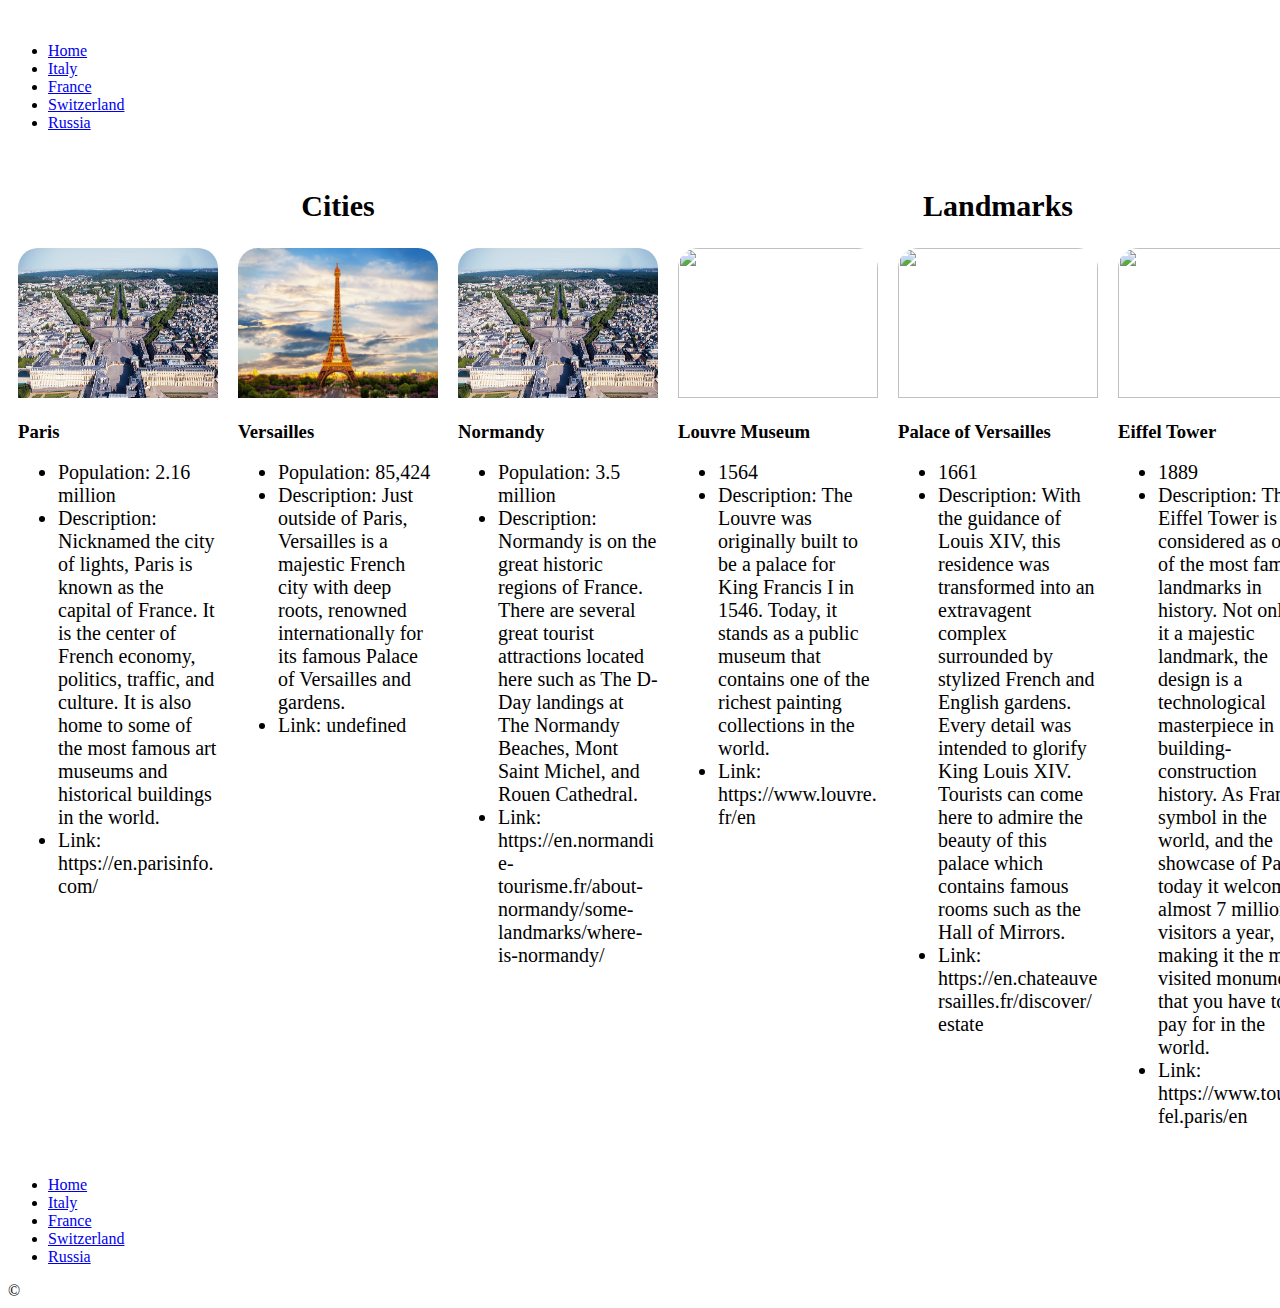
==== pages/france.html @ 37575d99 "added css" ====
<!DOCTYPE html>
<html lang="en">

<head>
    <meta charset="UTF-8">
    <meta http-equiv="X-UA-Compatible" content="IE=edge">
    <meta name="viewport" content="width=device-width, initial-scale=1.0">
    <link rel="stylesheet" href="../styles/main.css">
    <title>Cherry-Garcia Co.</title>
</head>

<body>
    <header>
        <img src="" alt="">
        <nav>
            <ul>
                <li><a href="../index.html">Home</a></li>
                <li><a href="italy.html">Italy</a></li>
                <li><a href="france.html">France</a></li>
                <li><a href="switzerland.html">Switzerland</a></li>
                <li><a href="russia.html">Russia</a></li>
            </ul>
        </nav>
    </header>

    <main>
        <section class="cards-container">
            <div class="cards">
                <section class="sectionTitles">
                    <h2>Cities</h2>
                </section>

                <section class="cities">
                </section>
            </div>

            <div class="cards">

                <section class="sectionTitles">
                    <h2>Landmarks</h2>
                </section>

                <section class="landmarks">

                </section>
            </div>
            <div class="cards">
                <section class="sectionTitles">
                    <h2>Famous Citizens</h2>
                </section>

                <section class="citizens">

                </section>
            </div>
        </section>
    </main>

    <footer>
        <nav>
            <ul>
                <li><a href="../index.html">Home</a></li>
                <li><a href="italy.html">Italy</a></li>
                <li><a href="france.html">France</a></li>
                <li><a href="switzerland.html">Switzerland</a></li>
                <li><a href="russia.html">Russia</a></li>
            </ul>
        </nav>
        &copy;
    </footer>
    <script type="module" src="../scripts/France/main.js"></script>
</body>

</html>
---- styles/main.css ----
.cards{
    margin: 1em 0;
	display: flex;
	width: 100%;
	flex-direction: column;
	align-items: center;
}

.cards-container{
	display: flex;
	justify-content: space-evenly;
	width: 100%;
	min-width: 700px;
}

.cities {
	display: flex;
}

.landmarks {
	display: flex;

}

.citizens {
	display: flex;

}

.card-style{
    padding: 0 10px;
    width: 200px;
    border-radius: 20px
}


.card-image {
    width: 100%;
	height: 150px;
	border-top-left-radius: 20px;
	border-top-right-radius: 20px;
}

.sectionTitles h2{
	font-size: 30px;
	text-align: center;
}

main ul {
    overflow-wrap: break-word;
}

main ul li {
	font-size: 20px;
}
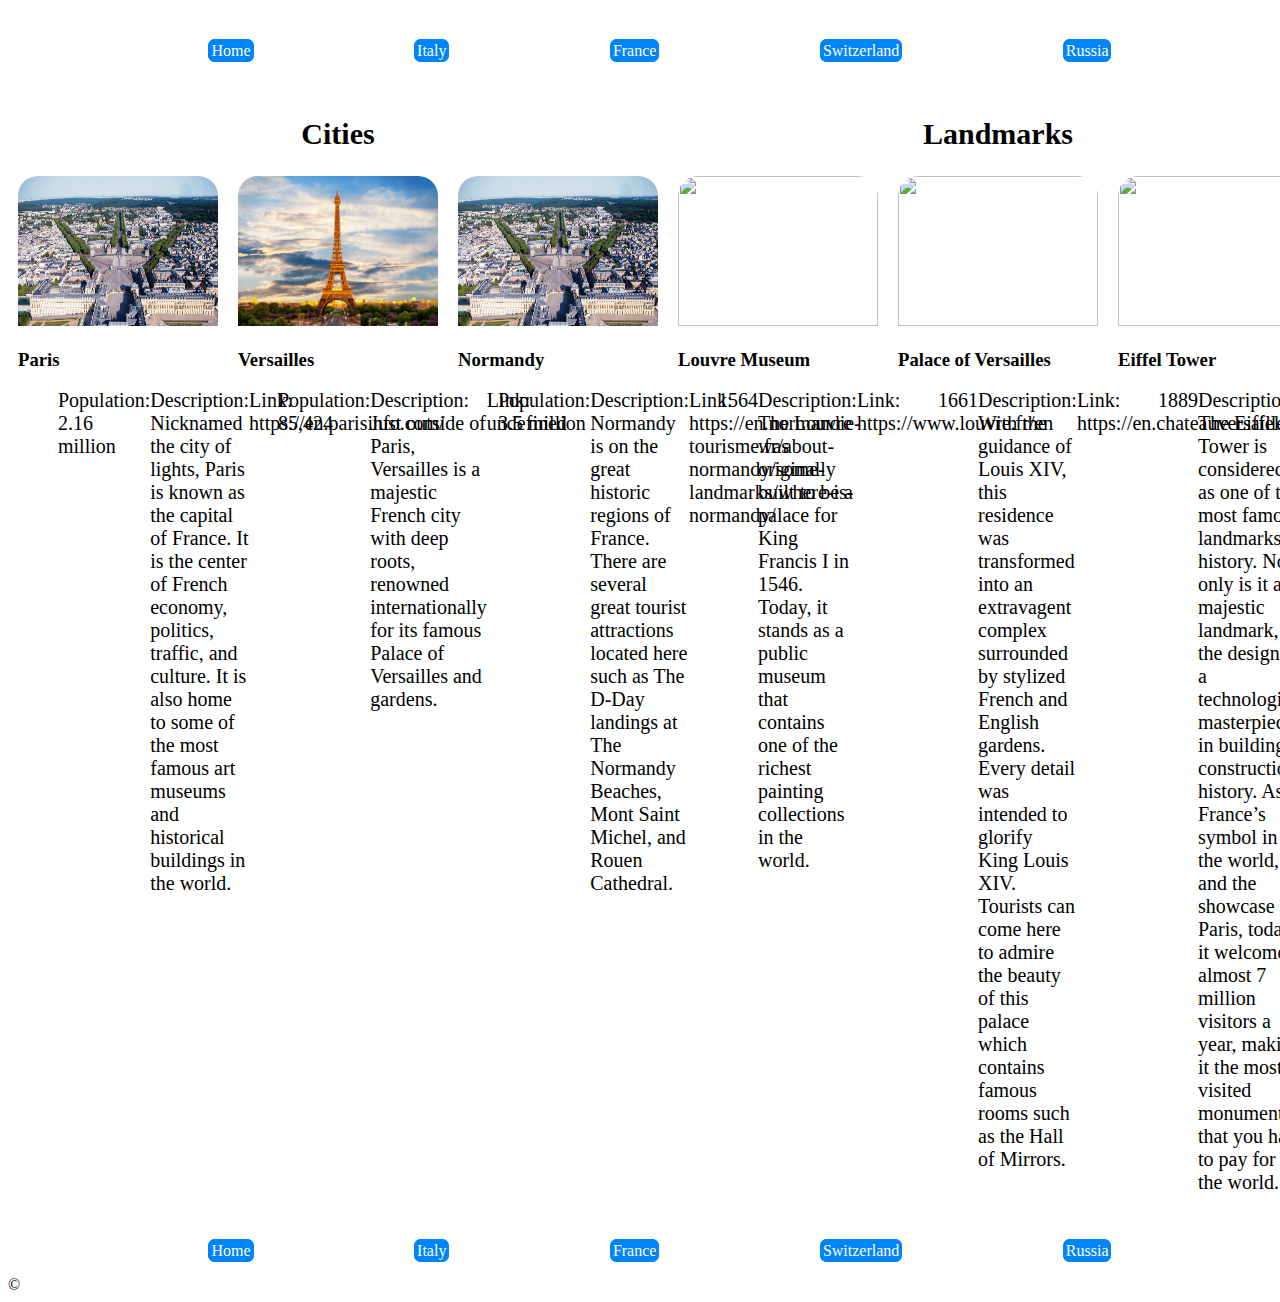
==== commit 878b1ee3: "added nav styling and fontstyling" ====
--- a/pages/france.html
+++ b/pages/france.html
@@ -5,6 +5,10 @@
     <meta charset="UTF-8">
     <meta http-equiv="X-UA-Compatible" content="IE=edge">
     <meta name="viewport" content="width=device-width, initial-scale=1.0">
+    <link rel="preconnect" href="https://fonts.googleapis.com">
+    <link rel="preconnect" href="https://fonts.gstatic.com" crossorigin>
+    <link href="https://fonts.googleapis.com/css2?family=Open+Sans&family=Raleway:wght@500&display=swap"
+        rel="stylesheet">
     <link rel="stylesheet" href="../styles/main.css">
     <title>Cherry-Garcia Co.</title>
 </head>
--- a/styles/main.css
+++ b/styles/main.css
@@ -53,4 +53,34 @@
 
 main ul li {
 	font-size: 20px;
-}+}
+
+ul {
+	display: flex;
+	flex-direction: row;
+	justify-content: space-evenly;
+	list-style-type: none;
+	
+
+}
+
+a {
+	text-decoration: none;
+	border:  #0084F8 3px solid;
+	border-radius: 7px;
+	
+}
+
+a:link {
+	color: #ffff;
+	background-color: #0084F8;
+}
+
+a:visited {
+	color:#ffff;
+}
+
+a:active {
+	color:#ffff;
+}
+
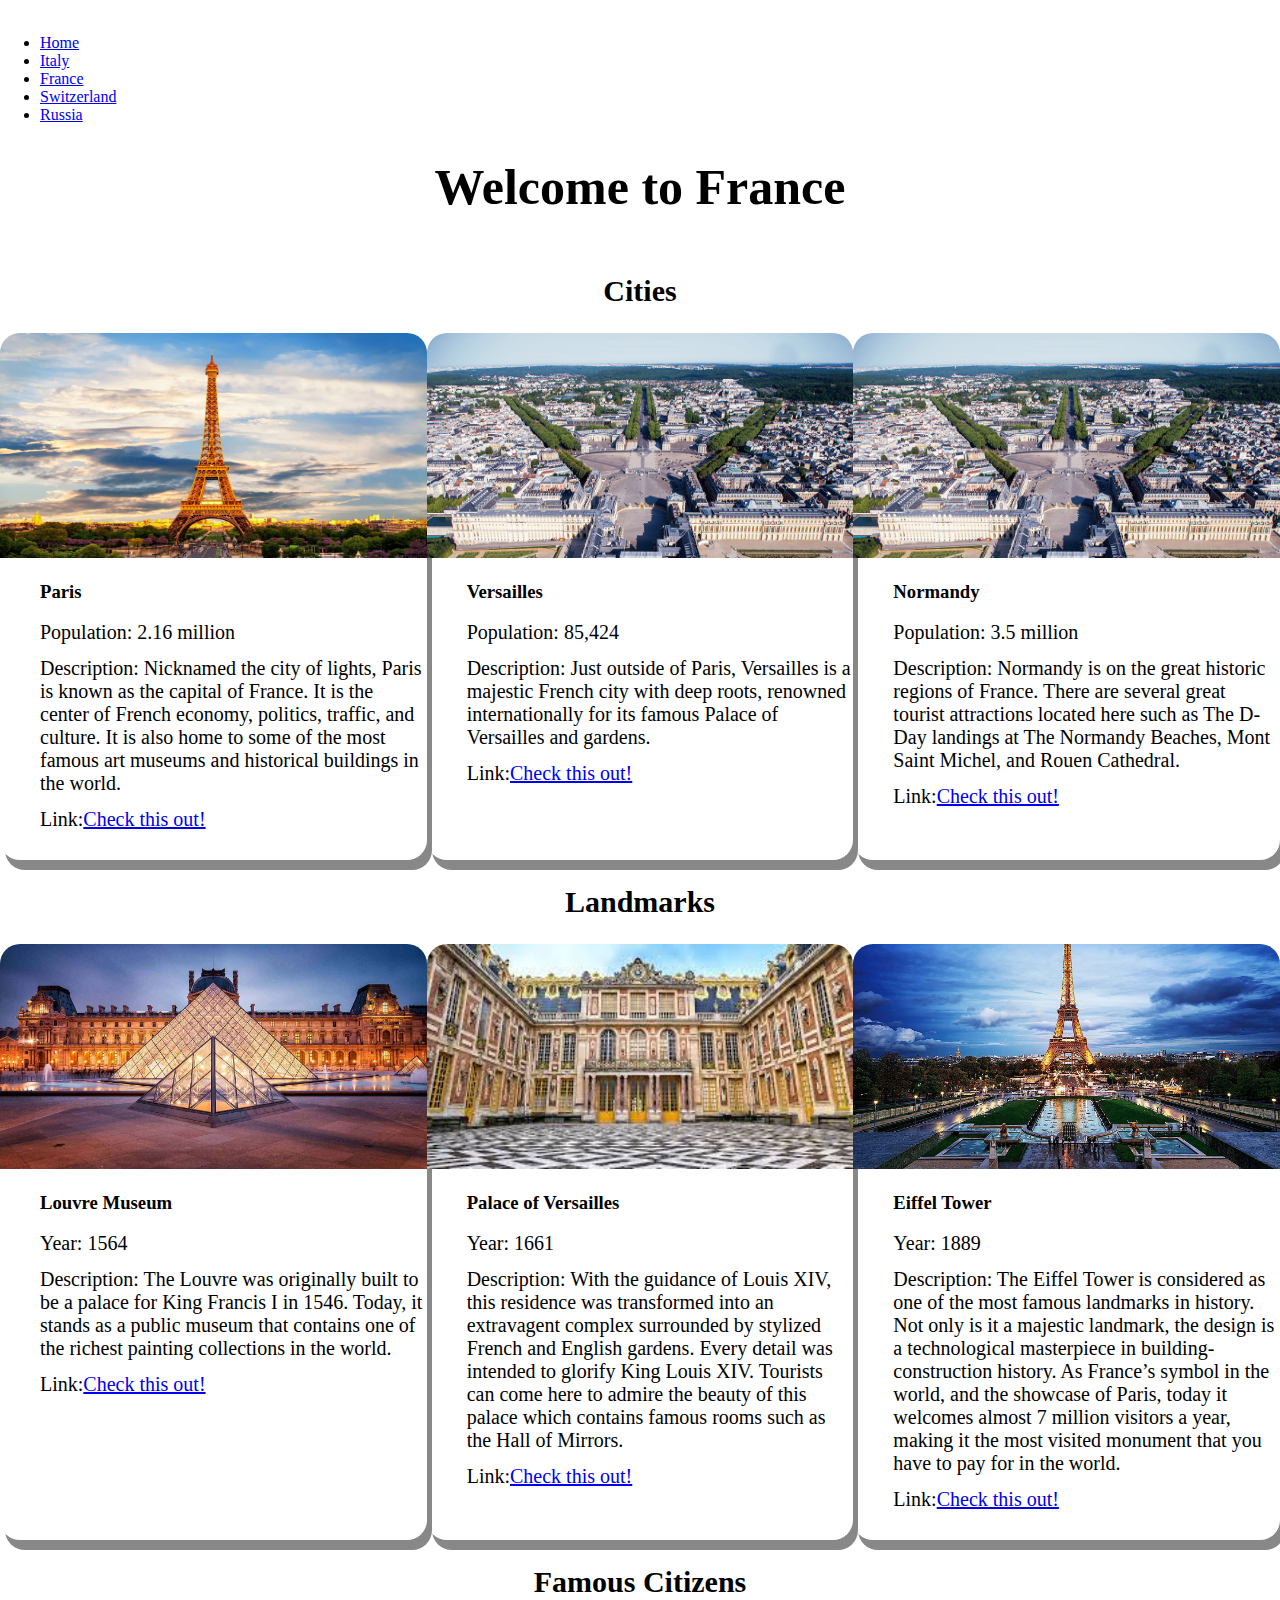
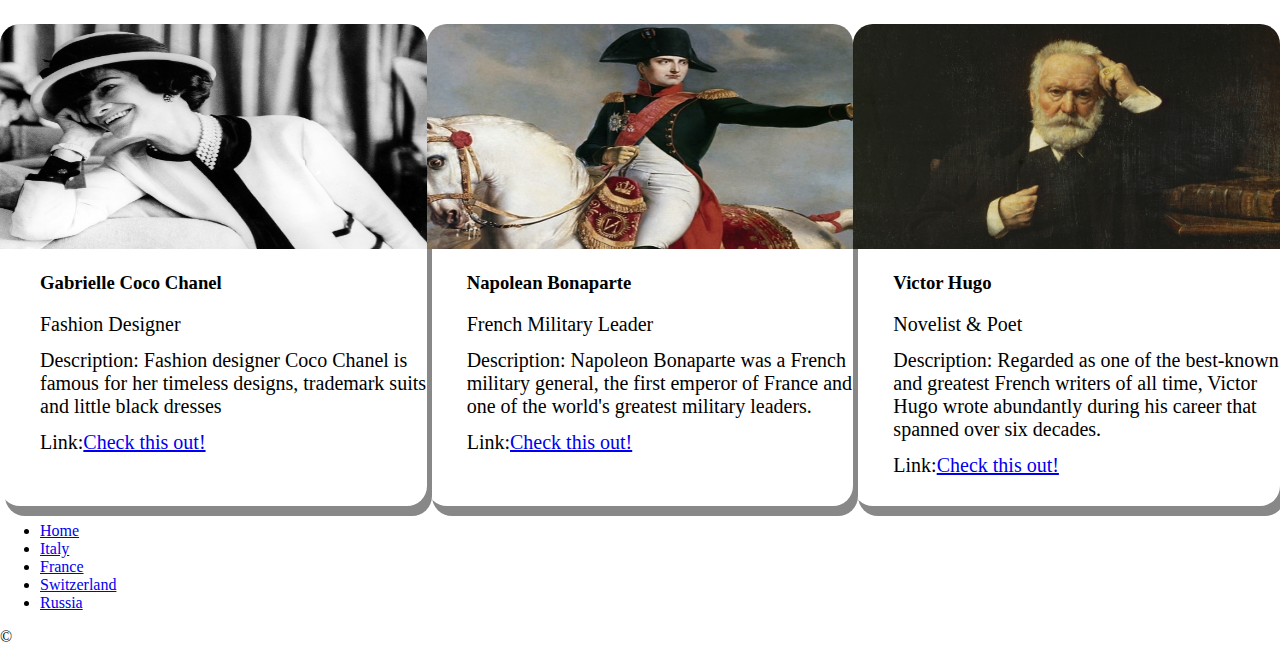
==== commit e9621f3b: "updated css and france.html" ====
--- a/pages/france.html
+++ b/pages/france.html
@@ -5,10 +5,6 @@
     <meta charset="UTF-8">
     <meta http-equiv="X-UA-Compatible" content="IE=edge">
     <meta name="viewport" content="width=device-width, initial-scale=1.0">
-    <link rel="preconnect" href="https://fonts.googleapis.com">
-    <link rel="preconnect" href="https://fonts.gstatic.com" crossorigin>
-    <link href="https://fonts.googleapis.com/css2?family=Open+Sans&family=Raleway:wght@500&display=swap"
-        rel="stylesheet">
     <link rel="stylesheet" href="../styles/main.css">
     <title>Cherry-Garcia Co.</title>
 </head>
@@ -27,39 +23,41 @@
         </nav>
     </header>
 
-    <main>
-        <section class="cards-container">
-            <div class="cards">
-                <section class="sectionTitles">
-                    <h2>Cities</h2>
-                </section>
+    <section>
+        <h1>Welcome to France</h1>
+    </section>
+    <section class="main-container">
+        <main class="cards-container">
+            <section>
+                
+                    <section class="sectionTitles">
+                        <h2>Cities</h2>
+                    </section>
 
                 <section class="cities">
                 </section>
-            </div>
 
-            <div class="cards">
 
                 <section class="sectionTitles">
                     <h2>Landmarks</h2>
                 </section>
 
+
                 <section class="landmarks">
+                </section>
 
-                </section>
-            </div>
-            <div class="cards">
+
                 <section class="sectionTitles">
                     <h2>Famous Citizens</h2>
                 </section>
 
+
                 <section class="citizens">
+                </section>
 
-                </section>
-            </div>
-        </section>
-    </main>
-
+            </section>
+        </main>
+    </section>
     <footer>
         <nav>
             <ul>
--- a/styles/main.css
+++ b/styles/main.css
@@ -1,43 +1,61 @@
+body{
+	margin: 0;
+}
+
+.main-container{
+	display: flex;
+}
 
 .cards{
     margin: 1em 0;
 	display: flex;
 	width: 100%;
-	flex-direction: column;
-	align-items: center;
 }
 
 .cards-container{
-	display: flex;
-	justify-content: space-evenly;
 	width: 100%;
-	min-width: 700px;
+}
+
+h1 {
+	font-size: 50px;
+	text-align: center;
+}
+
+h3 {
+	padding-left: 40px;
 }
 
 .cities {
 	display: flex;
+	justify-content: space-evenly;
 }
 
 .landmarks {
 	display: flex;
+	justify-content: space-evenly;
 
 }
 
 .citizens {
 	display: flex;
+	justify-content: space-evenly;
 
 }
 
 .card-style{
-    padding: 0 10px;
-    width: 200px;
-    border-radius: 20px
+	width: 500px;
+	border-radius: 20px;
+	box-shadow: 5px 10px #888888
 }
 
+.card-style:hover{
+	position: relative; 
+    top: -5px;
+}
 
 .card-image {
     width: 100%;
-	height: 150px;
+	height: 225px;
 	border-top-left-radius: 20px;
 	border-top-right-radius: 20px;
 }
@@ -45,42 +63,19 @@
 .sectionTitles h2{
 	font-size: 30px;
 	text-align: center;
+	width: 100%;
 }
 
 main ul {
     overflow-wrap: break-word;
 }
 
+
 main ul li {
+	display: flex;
+	align-content: space-around;
 	font-size: 20px;
-}
-
-ul {
-	display: flex;
-	flex-direction: row;
-	justify-content: space-evenly;
-	list-style-type: none;
+	padding-bottom: 13px;
+	list-style: none;
 	
-
-}
-
-a {
-	text-decoration: none;
-	border:  #0084F8 3px solid;
-	border-radius: 7px;
-	
-}
-
-a:link {
-	color: #ffff;
-	background-color: #0084F8;
-}
-
-a:visited {
-	color:#ffff;
-}
-
-a:active {
-	color:#ffff;
-}
-
+} 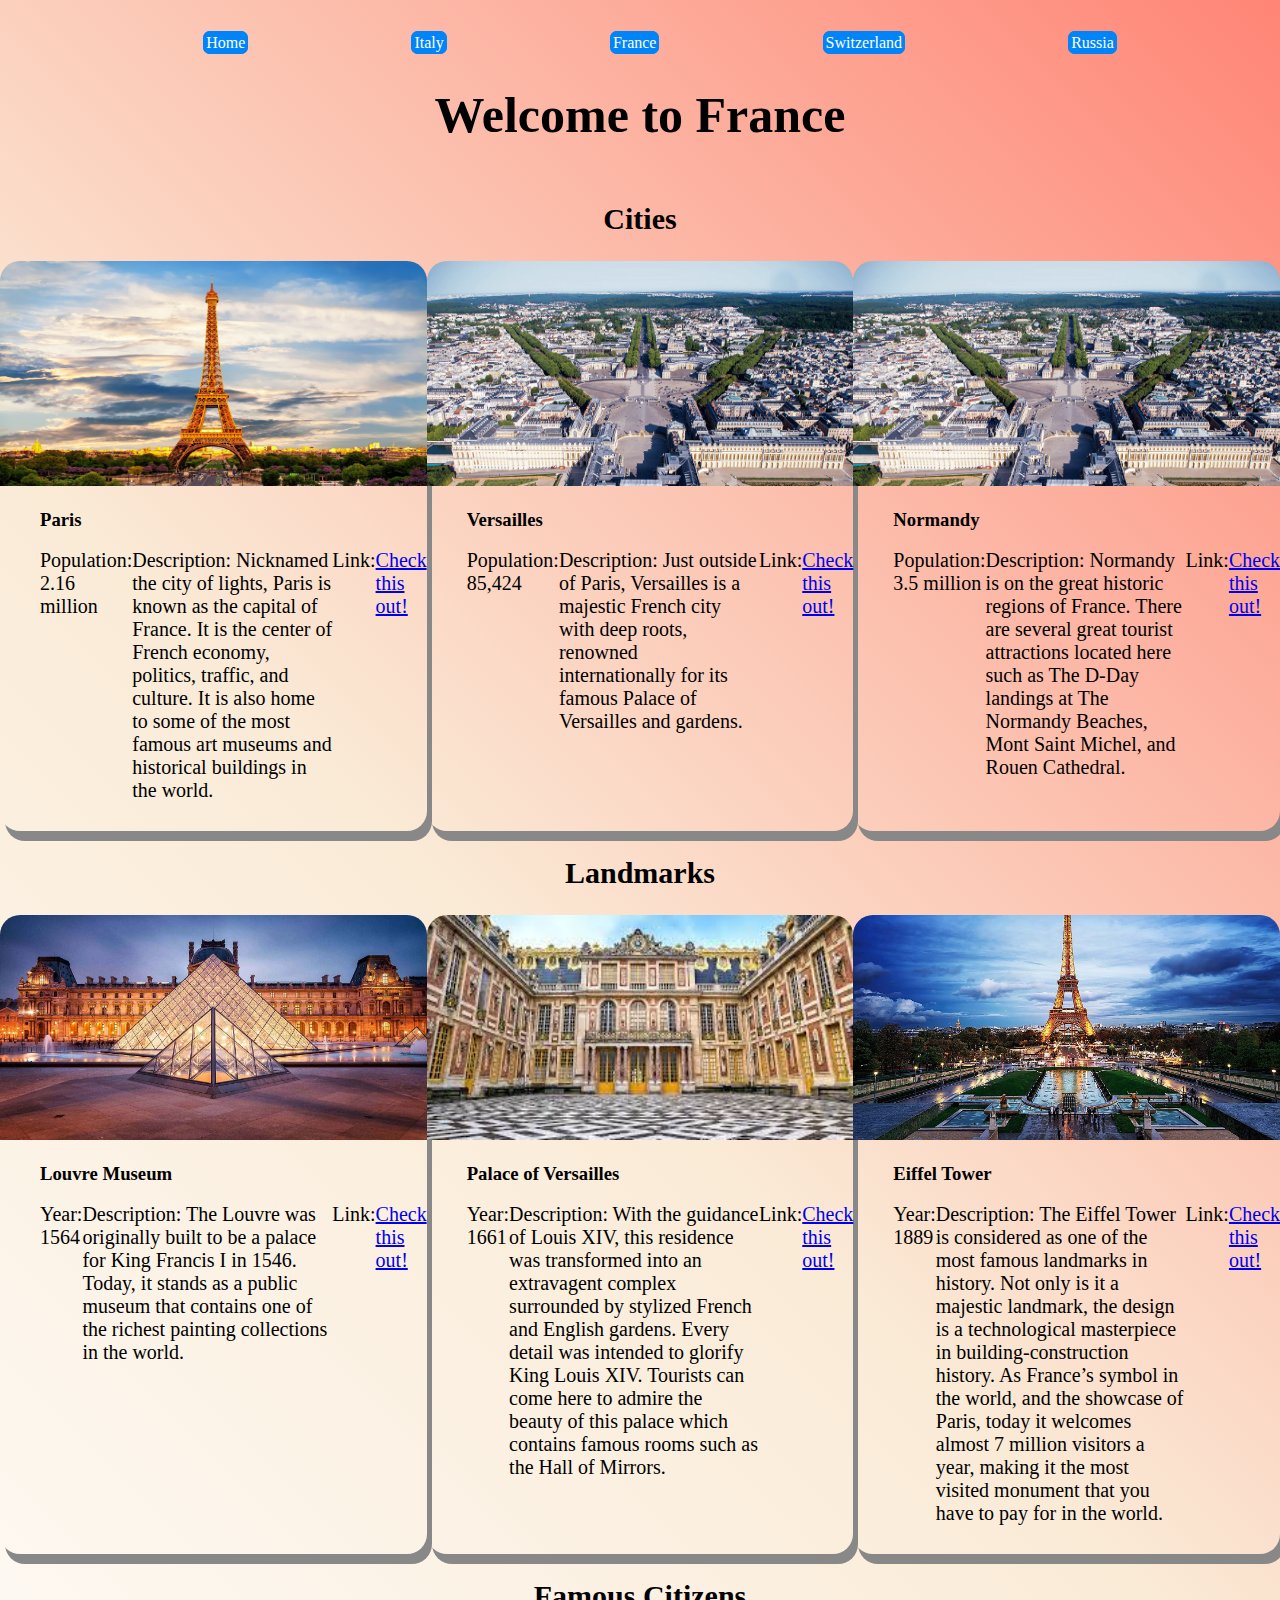
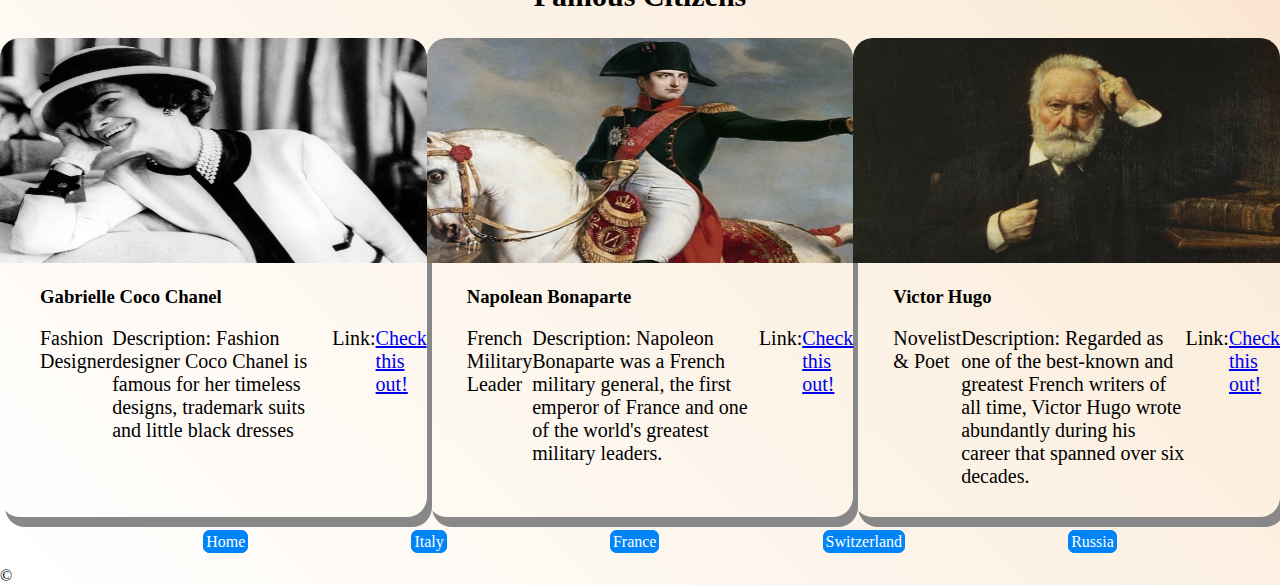
==== commit 677d7c30: "fixed changes to css" ====
--- a/pages/france.html
+++ b/pages/france.html
@@ -5,6 +5,10 @@
     <meta charset="UTF-8">
     <meta http-equiv="X-UA-Compatible" content="IE=edge">
     <meta name="viewport" content="width=device-width, initial-scale=1.0">
+    <link rel="preconnect" href="https://fonts.googleapis.com">
+    <link rel="preconnect" href="https://fonts.gstatic.com" crossorigin>
+    <link href="https://fonts.googleapis.com/css2?family=Open+Sans&family=Raleway:wght@500&display=swap"
+        rel="stylesheet">
     <link rel="stylesheet" href="../styles/main.css">
     <title>Cherry-Garcia Co.</title>
 </head>
--- a/styles/main.css
+++ b/styles/main.css
@@ -77,5 +77,52 @@
 	font-size: 20px;
 	padding-bottom: 13px;
 	list-style: none;
+} 
+
+
+ul {
+	display: flex;
+	flex-direction: row;
+	justify-content: space-evenly;
+	list-style-type: none;
 	
-} +
+}
+
+nav a {
+	text-decoration: none;
+	border:  #0084F8 3px solid;
+	border-radius: 7px;
+	
+}
+
+nav a:link {
+	color: #ffff;
+	background-color: #0084F8;
+}
+
+nav a:visited {
+	color:#ffff;
+}
+
+nav a:active {
+	color:#ffff;
+}
+
+.pic-container {
+	width: 100%;
+	display: flex;
+	justify-content: center;
+}
+
+.pic-container img{
+	width: 900px;
+	height: 500px;
+	border-radius: 8px;
+	box-shadow: 0px 10px  5px rgba(0,0,0,0.6);
+}
+
+html{
+	background-image: linear-gradient(45deg, white, antiquewhite, #FF8576);
+}
+
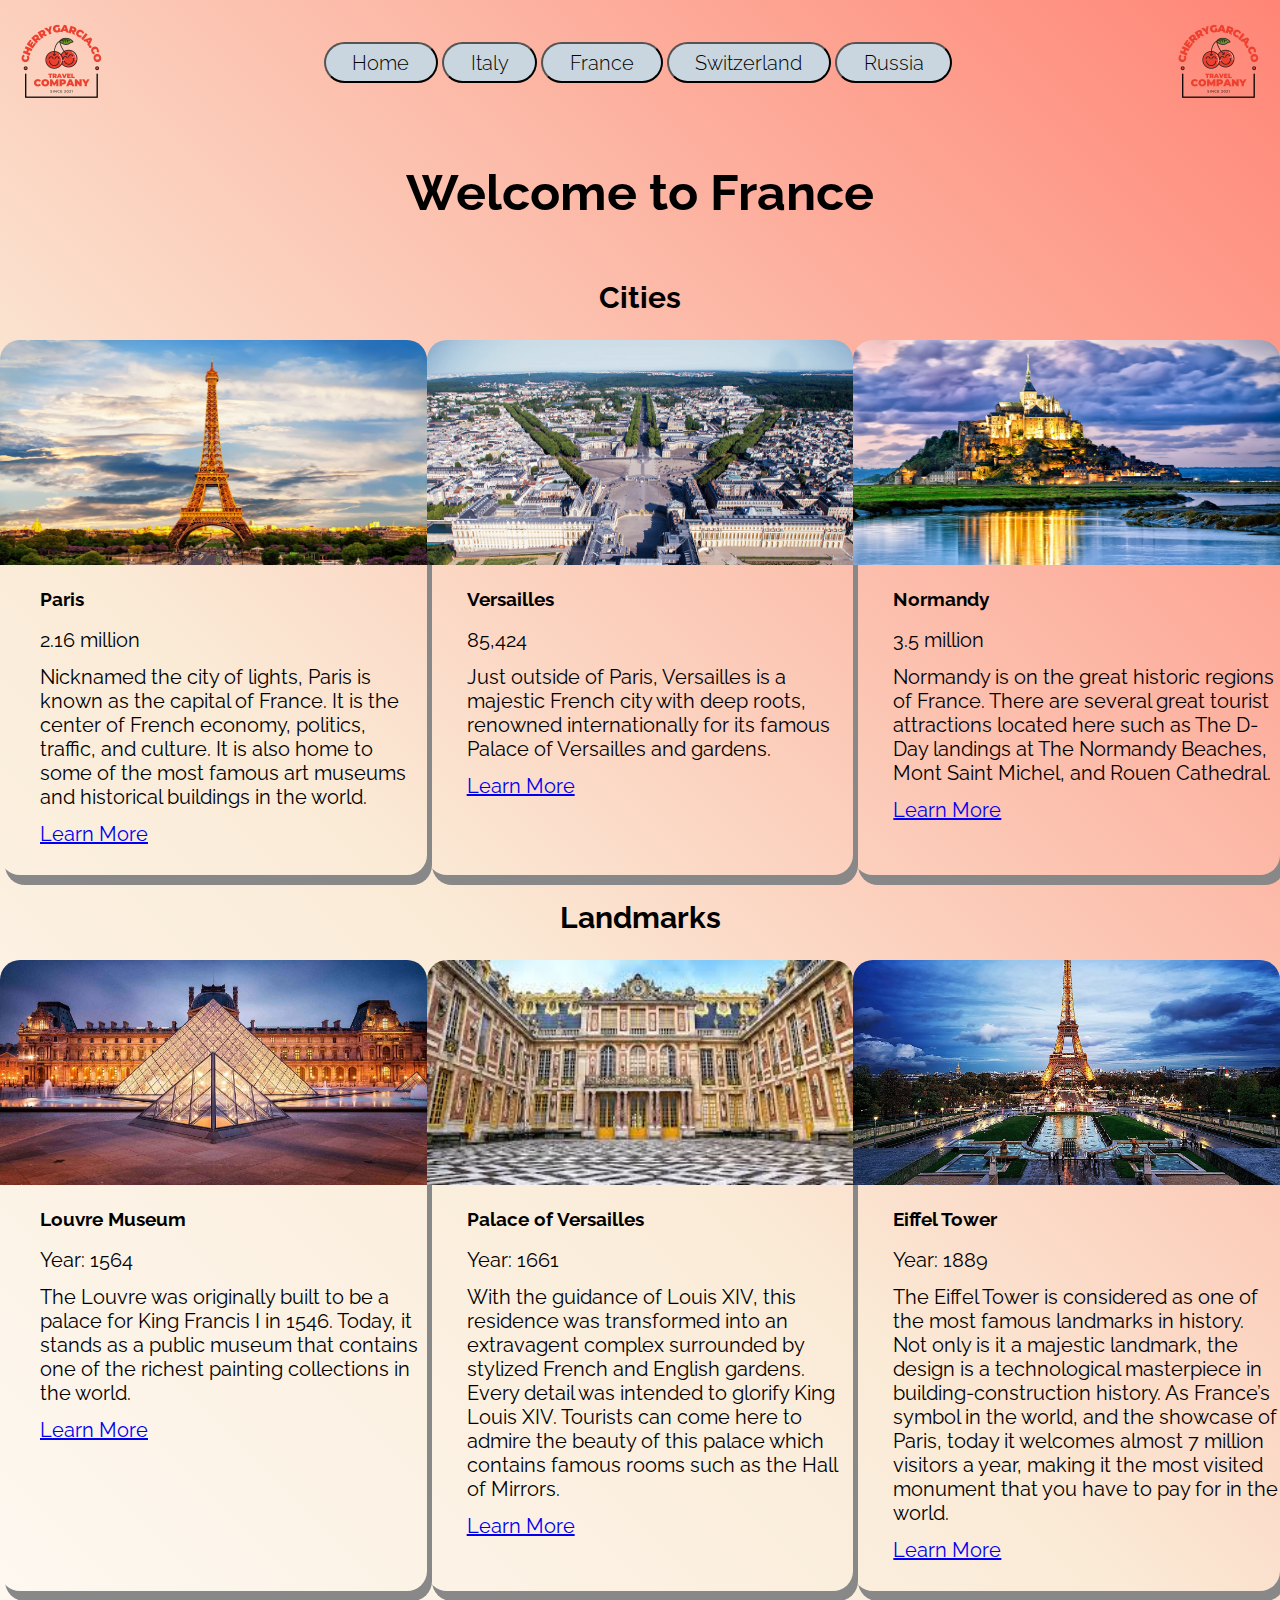
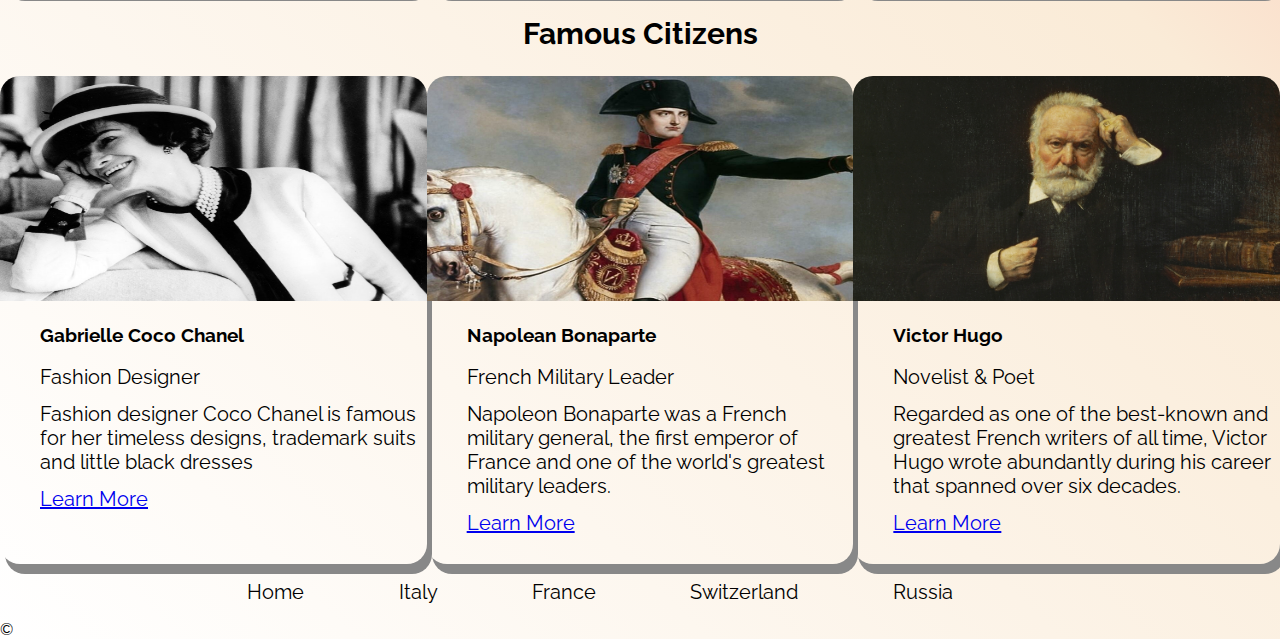
==== commit 1fa55fa7: "updated css for nav" ====
--- a/pages/france.html
+++ b/pages/france.html
@@ -15,16 +15,25 @@
 
 <body>
     <header>
-        <img src="" alt="">
-        <nav>
-            <ul>
-                <li><a href="../index.html">Home</a></li>
-                <li><a href="italy.html">Italy</a></li>
-                <li><a href="france.html">France</a></li>
-                <li><a href="switzerland.html">Switzerland</a></li>
-                <li><a href="russia.html">Russia</a></li>
-            </ul>
-        </nav>
+        <div class="navbar">
+            <div>
+                <a href="../index.html"><img alt="Cherry Garcia Logo" src="../images/cherry-garciaco.png"></a>
+            </div>
+            <nav>
+            
+                <ul>
+                    <button class="button"> <li><a href="../index.html">Home</a></li></button>
+                    <button class="button"><li><a href="italy.html">Italy</a></li></button>
+                        <button class="button"><li><a href="france.html">France</a></li></button>
+                    <button class="button"><li><a href="switzerland.html">Switzerland</a></li></button>
+                    <button class="button"><li><a href="russia.html">Russia</a></li></button>
+                </ul>
+            </nav>
+            <div>
+                <a href="../index.html"><img alt="Cherry Garcia Logo" src="../images/cherry-garciaco.png"></a>
+            </div>
+        </div>
+   
     </header>
 
     <section>
--- a/styles/main.css
+++ b/styles/main.css
@@ -1,9 +1,15 @@
 body{
 	margin: 0;
+	font-family: "Raleway", sans-serif;
 }
 
 .main-container{
 	display: flex;
+}
+
+header img {
+	width: 125px;
+	height: 125px;
 }
 
 .cards{
@@ -79,34 +85,59 @@
 	list-style: none;
 } 
 
+.navbar {
+	display:flex;
+	flex-direction: row;
+	align-items: center;
+	justify-content: center;
+}
 
-ul {
-	display: flex;
-	flex-direction: row;
+nav {
+	width: 1200px;
 	justify-content: space-evenly;
-	list-style-type: none;
-	
 
 }
 
+nav ul {
+    display: flex;
+    flex-direction: row;
+    padding-left: 200px;
+    padding-right: 200px;
+    justify-content: space-around;
+    list-style-type: none;
+	
+} 
+
 nav a {
+	color: black;
+	font-size: 20px;
 	text-decoration: none;
-	border:  #0084F8 3px solid;
-	border-radius: 7px;
-	
 }
 
-nav a:link {
-	color: #ffff;
-	background-color: #0084F8;
+.button {
+	display: inline-block;
+	padding: 0.5em 2.0em;
+	margin: 0 0.3em 0.3em 0;
+	border-radius: 2em;
+	box-sizing: border-box;
+	text-decoration: none;
+	font-family: "Raleway", sans-serif;
+	font-weight: 300;
+	color: #FFFFFF;
+	background-color:#c9d6df;
+	text-align: center;
+	transition: all 0.2s;
 }
 
-nav a:visited {
-	color:#ffff;
+.button:hover {
+	background-color: #58c2f1;
 }
 
-nav a:active {
-	color:#ffff;
+@media all and (max-width:30em){
+	.button{
+		display: block;
+		margin:0.2em auto;
+	}
 }
 
 .pic-container {
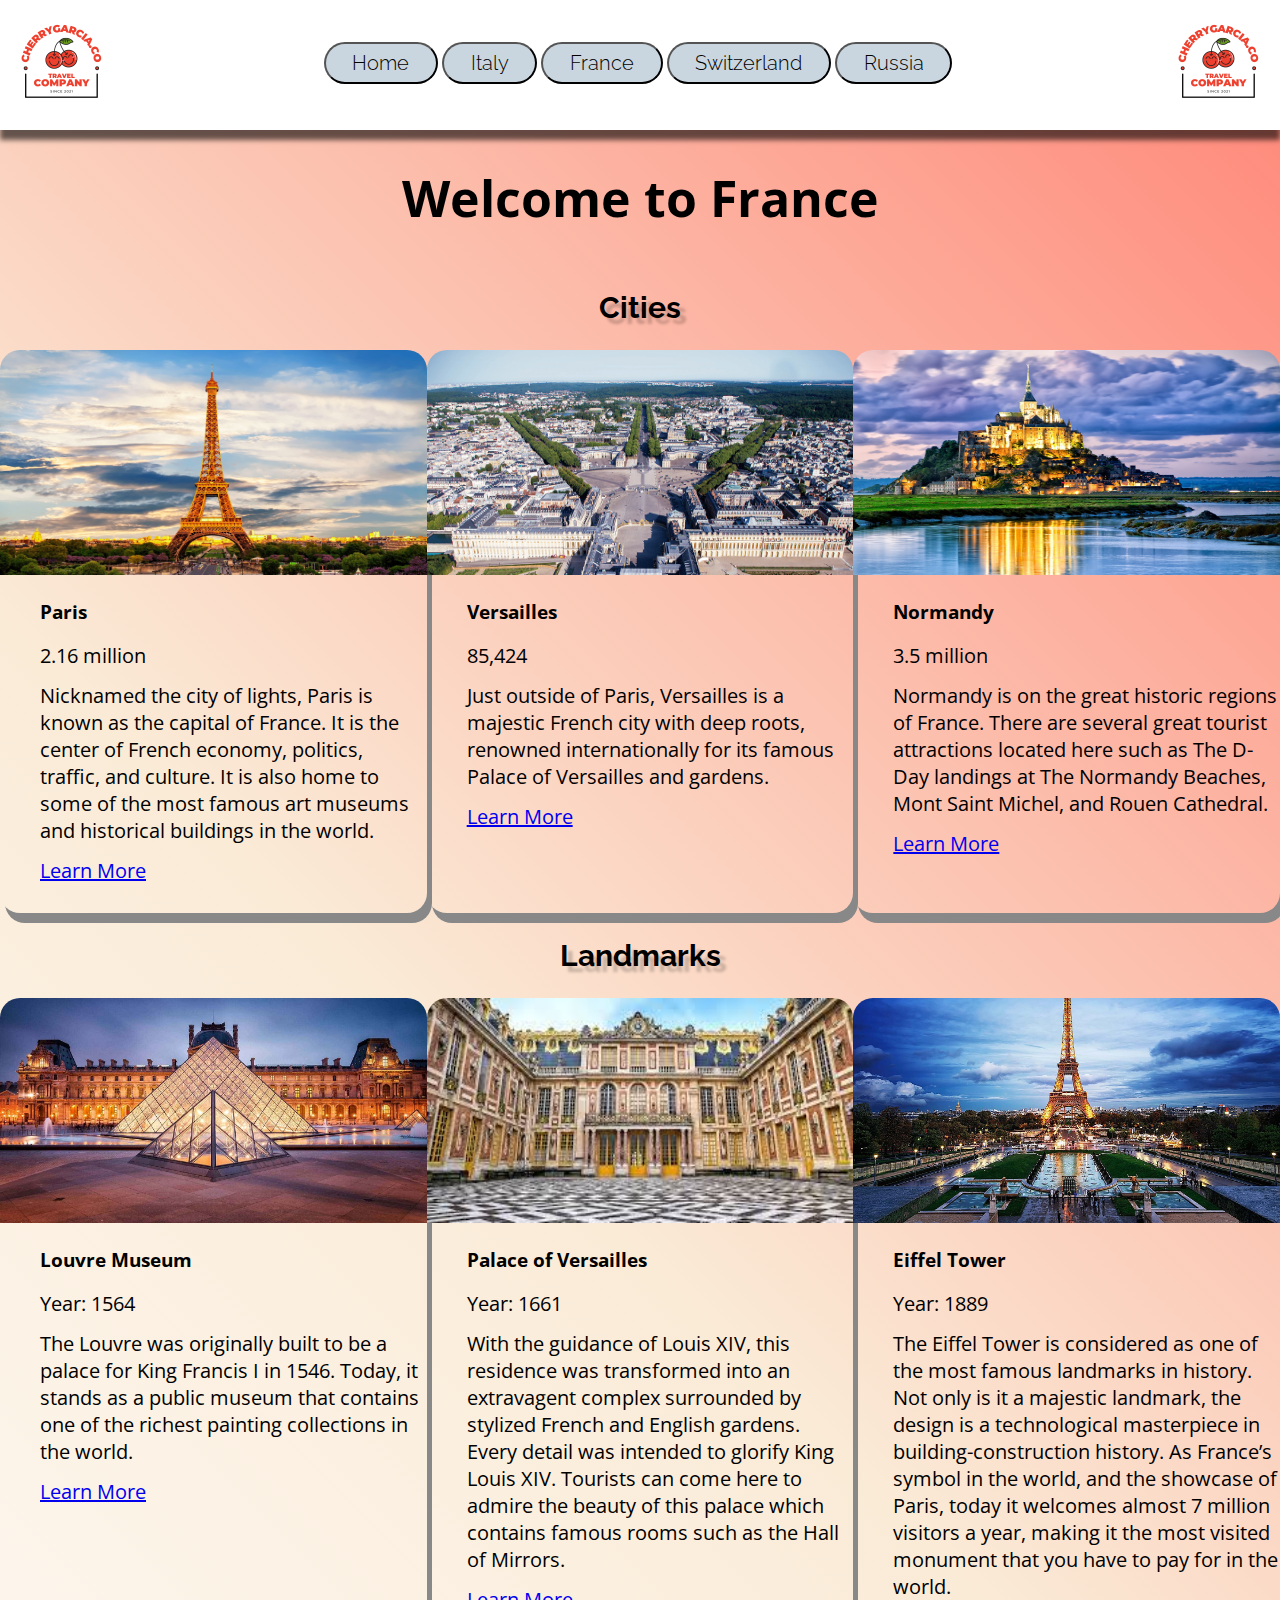
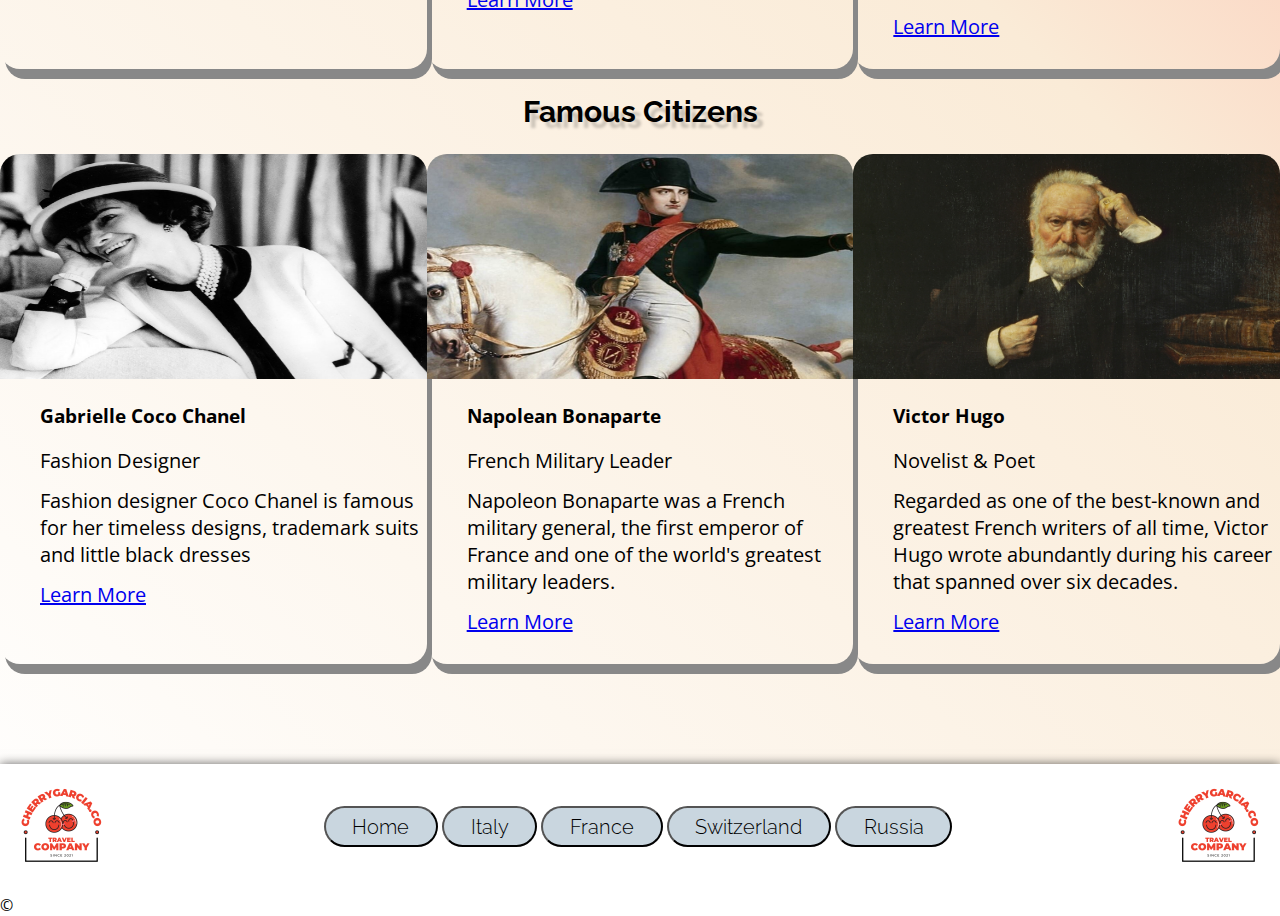
==== commit 3f54e326: "updated css for navbar" ====
--- a/pages/france.html
+++ b/pages/france.html
@@ -72,15 +72,24 @@
         </main>
     </section>
     <footer>
-        <nav>
-            <ul>
-                <li><a href="../index.html">Home</a></li>
-                <li><a href="italy.html">Italy</a></li>
-                <li><a href="france.html">France</a></li>
-                <li><a href="switzerland.html">Switzerland</a></li>
-                <li><a href="russia.html">Russia</a></li>
-            </ul>
-        </nav>
+        <div class="navbar">
+            <div>
+                <a href="../index.html"><img alt="Cherry Garcia Logo" src="../images/cherry-garciaco.png"></a>
+            </div>
+            <nav>
+            
+                <ul>
+                    <button class="button"> <li><a href="../index.html">Home</a></li></button>
+                    <button class="button"><li><a href="italy.html">Italy</a></li></button>
+                        <button class="button"><li><a href="france.html">France</a></li></button>
+                    <button class="button"><li><a href="switzerland.html">Switzerland</a></li></button>
+                    <button class="button"><li><a href="russia.html">Russia</a></li></button>
+                </ul>
+            </nav>
+            <div>
+                <a href="../index.html"><img alt="Cherry Garcia Logo" src="../images/cherry-garciaco.png"></a>
+            </div>
+        </div>
         &copy;
     </footer>
     <script type="module" src="../scripts/France/main.js"></script>
--- a/styles/main.css
+++ b/styles/main.css
@@ -1,6 +1,6 @@
 body{
 	margin: 0;
-	font-family: "Raleway", sans-serif;
+	font-family: "Open Sans", sans-serif;
 }
 
 .main-container{
@@ -16,6 +16,7 @@
     margin: 1em 0;
 	display: flex;
 	width: 100%;
+	flex-direction: column;
 }
 
 .cards-container{
@@ -67,10 +68,14 @@
 }
 
 .sectionTitles h2{
+	font-family: "Raleway", sans-serif;
 	font-size: 30px;
 	text-align: center;
 	width: 100%;
+	color: black;
+	text-shadow: 6px 6px 3px rgba(0,0,0,0.2);
 }
+
 
 main ul {
     overflow-wrap: break-word;
@@ -144,10 +149,12 @@
 	width: 100%;
 	display: flex;
 	justify-content: center;
+	padding-top:50px;
+	padding-bottom: 50px;
 }
 
 .pic-container img{
-	width: 900px;
+	width: 950px;
 	height: 500px;
 	border-radius: 8px;
 	box-shadow: 0px 10px  5px rgba(0,0,0,0.6);
@@ -157,3 +164,36 @@
 	background-image: linear-gradient(45deg, white, antiquewhite, #FF8576);
 }
 
+.welcome h4{
+	display:flex;
+	justify-content: center;
+	font-style: italic;
+	font-size: x-large;
+	margin-top: none;
+}
+
+.welcome h1{
+	font-family: "Raleway", sans-serif;
+	display: flex;
+	justify-content: center;
+	font-weight: bolder;
+	margin-bottom: none;
+	height:40px;
+}
+
+header{
+	background-color: white;
+	box-shadow: 0px 10px  5px rgba(0,0,0,0.6);
+}
+
+footer {
+	margin-top: 100px;
+	background-color: white;
+	box-shadow: 0px 0px  10px rgba(0,0,0,0.6);
+}
+
+footer img {
+	width: 125px;
+	height: 125px;
+}
+
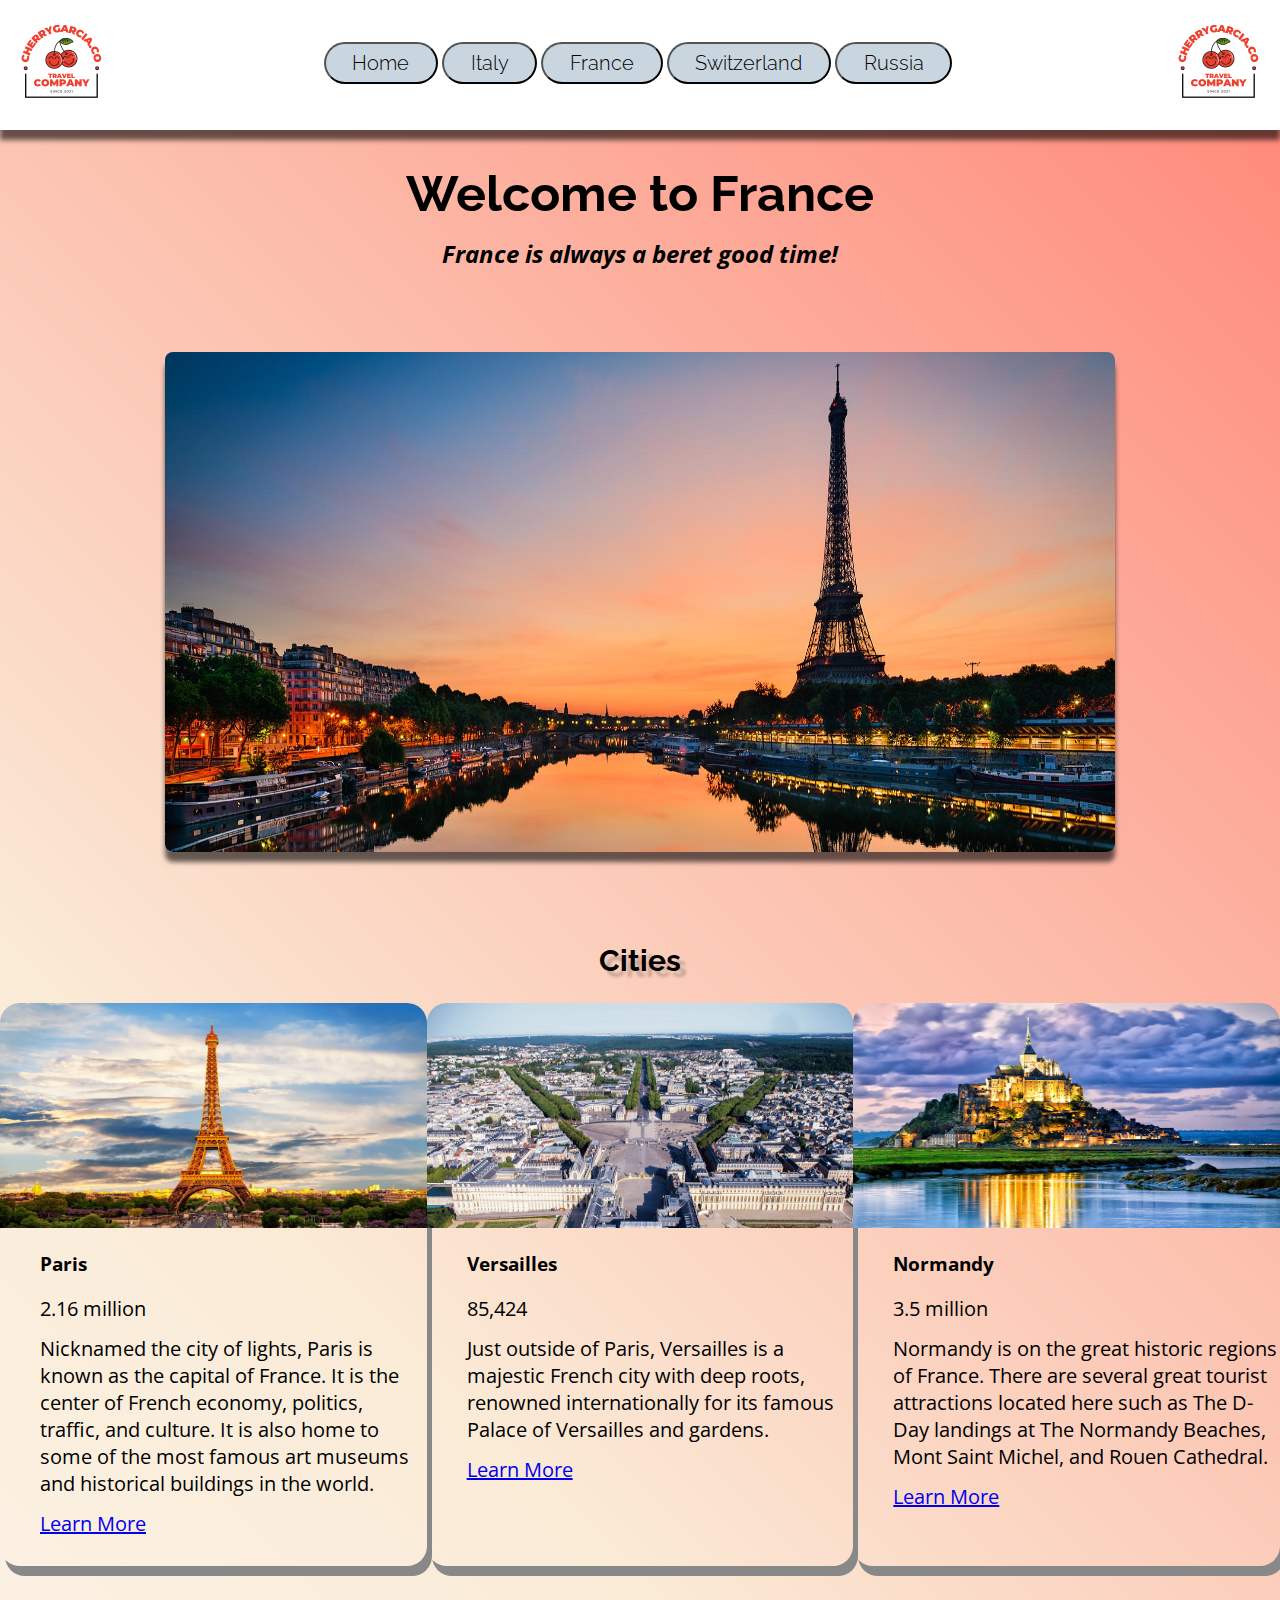
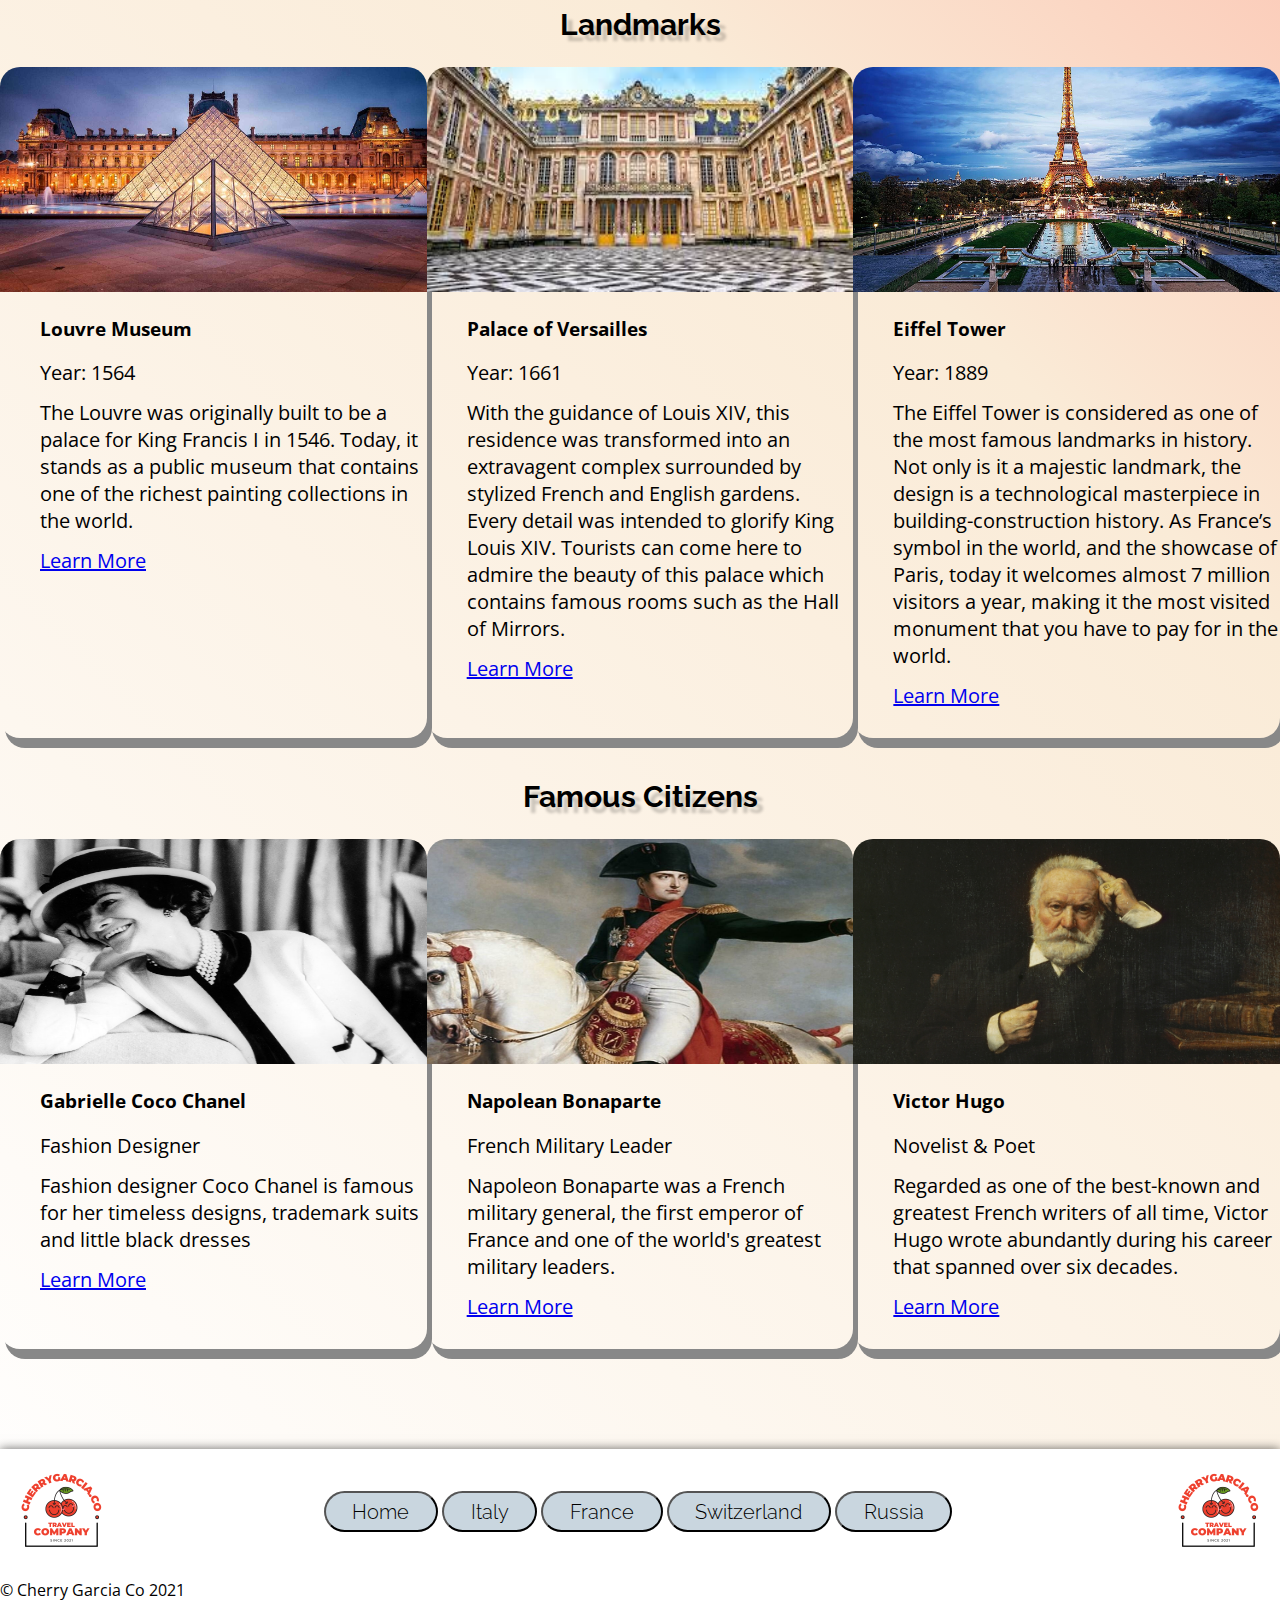
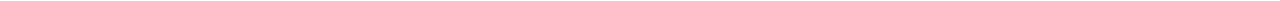
==== commit 6a9b1bdc: "updated header img and copyright" ====
--- a/pages/france.html
+++ b/pages/france.html
@@ -20,77 +20,102 @@
                 <a href="../index.html"><img alt="Cherry Garcia Logo" src="../images/cherry-garciaco.png"></a>
             </div>
             <nav>
-            
+
                 <ul>
-                    <button class="button"> <li><a href="../index.html">Home</a></li></button>
-                    <button class="button"><li><a href="italy.html">Italy</a></li></button>
-                        <button class="button"><li><a href="france.html">France</a></li></button>
-                    <button class="button"><li><a href="switzerland.html">Switzerland</a></li></button>
-                    <button class="button"><li><a href="russia.html">Russia</a></li></button>
+                    <button class="button">
+                        <li><a href="../index.html">Home</a></li>
+                    </button>
+                    <button class="button">
+                        <li><a href="italy.html">Italy</a></li>
+                    </button>
+                    <button class="button">
+                        <li><a href="france.html">France</a></li>
+                    </button>
+                    <button class="button">
+                        <li><a href="switzerland.html">Switzerland</a></li>
+                    </button>
+                    <button class="button">
+                        <li><a href="russia.html">Russia</a></li>
+                    </button>
                 </ul>
             </nav>
             <div>
                 <a href="../index.html"><img alt="Cherry Garcia Logo" src="../images/cherry-garciaco.png"></a>
             </div>
         </div>
-   
+
     </header>
-
-    <section>
+    <div class="welcome">
         <h1>Welcome to France</h1>
-    </section>
-    <section class="main-container">
-        <main class="cards-container">
-            <section>
-                
-                    <section class="sectionTitles">
-                        <h2>Cities</h2>
-                    </section>
+        <h4>France is always a beret good time!</h4>
+    </div>
+    </header>
+    <main>
+        <div class="pic-container">
+            <img src="../images/francepic.jpg" alt="">
+        </div>
+        <section class="cards-container">
+            <div class="cards">
+                <section class="sectionTitles">
+                    <h2>Cities</h2>
+                </section>
 
                 <section class="cities">
                 </section>
+            </div>
 
+            <div class="cards">
 
                 <section class="sectionTitles">
                     <h2>Landmarks</h2>
                 </section>
 
+                <section class="landmarks">
 
-                <section class="landmarks">
                 </section>
-
-
+            </div>
+            <div class="cards">
                 <section class="sectionTitles">
                     <h2>Famous Citizens</h2>
                 </section>
 
+                <section class="citizens">
 
-                <section class="citizens">
                 </section>
-
-            </section>
-        </main>
-    </section>
+            </div>
+        </section>
+    </main>
     <footer>
         <div class="navbar">
             <div>
                 <a href="../index.html"><img alt="Cherry Garcia Logo" src="../images/cherry-garciaco.png"></a>
             </div>
             <nav>
-            
+
                 <ul>
-                    <button class="button"> <li><a href="../index.html">Home</a></li></button>
-                    <button class="button"><li><a href="italy.html">Italy</a></li></button>
-                        <button class="button"><li><a href="france.html">France</a></li></button>
-                    <button class="button"><li><a href="switzerland.html">Switzerland</a></li></button>
-                    <button class="button"><li><a href="russia.html">Russia</a></li></button>
+                    <button class="button">
+                        <li><a href="../index.html">Home</a></li>
+                    </button>
+                    <button class="button">
+                        <li><a href="italy.html">Italy</a></li>
+                    </button>
+                    <button class="button">
+                        <li><a href="france.html">France</a></li>
+                    </button>
+                    <button class="button">
+                        <li><a href="switzerland.html">Switzerland</a></li>
+                    </button>
+                    <button class="button">
+                        <li><a href="russia.html">Russia</a></li>
+                    </button>
                 </ul>
             </nav>
             <div>
                 <a href="../index.html"><img alt="Cherry Garcia Logo" src="../images/cherry-garciaco.png"></a>
             </div>
         </div>
-        &copy;
+        <div class="copyright"> &copy; Cherry Garcia Co 2021
+        </div>
     </footer>
     <script type="module" src="../scripts/France/main.js"></script>
 </body>
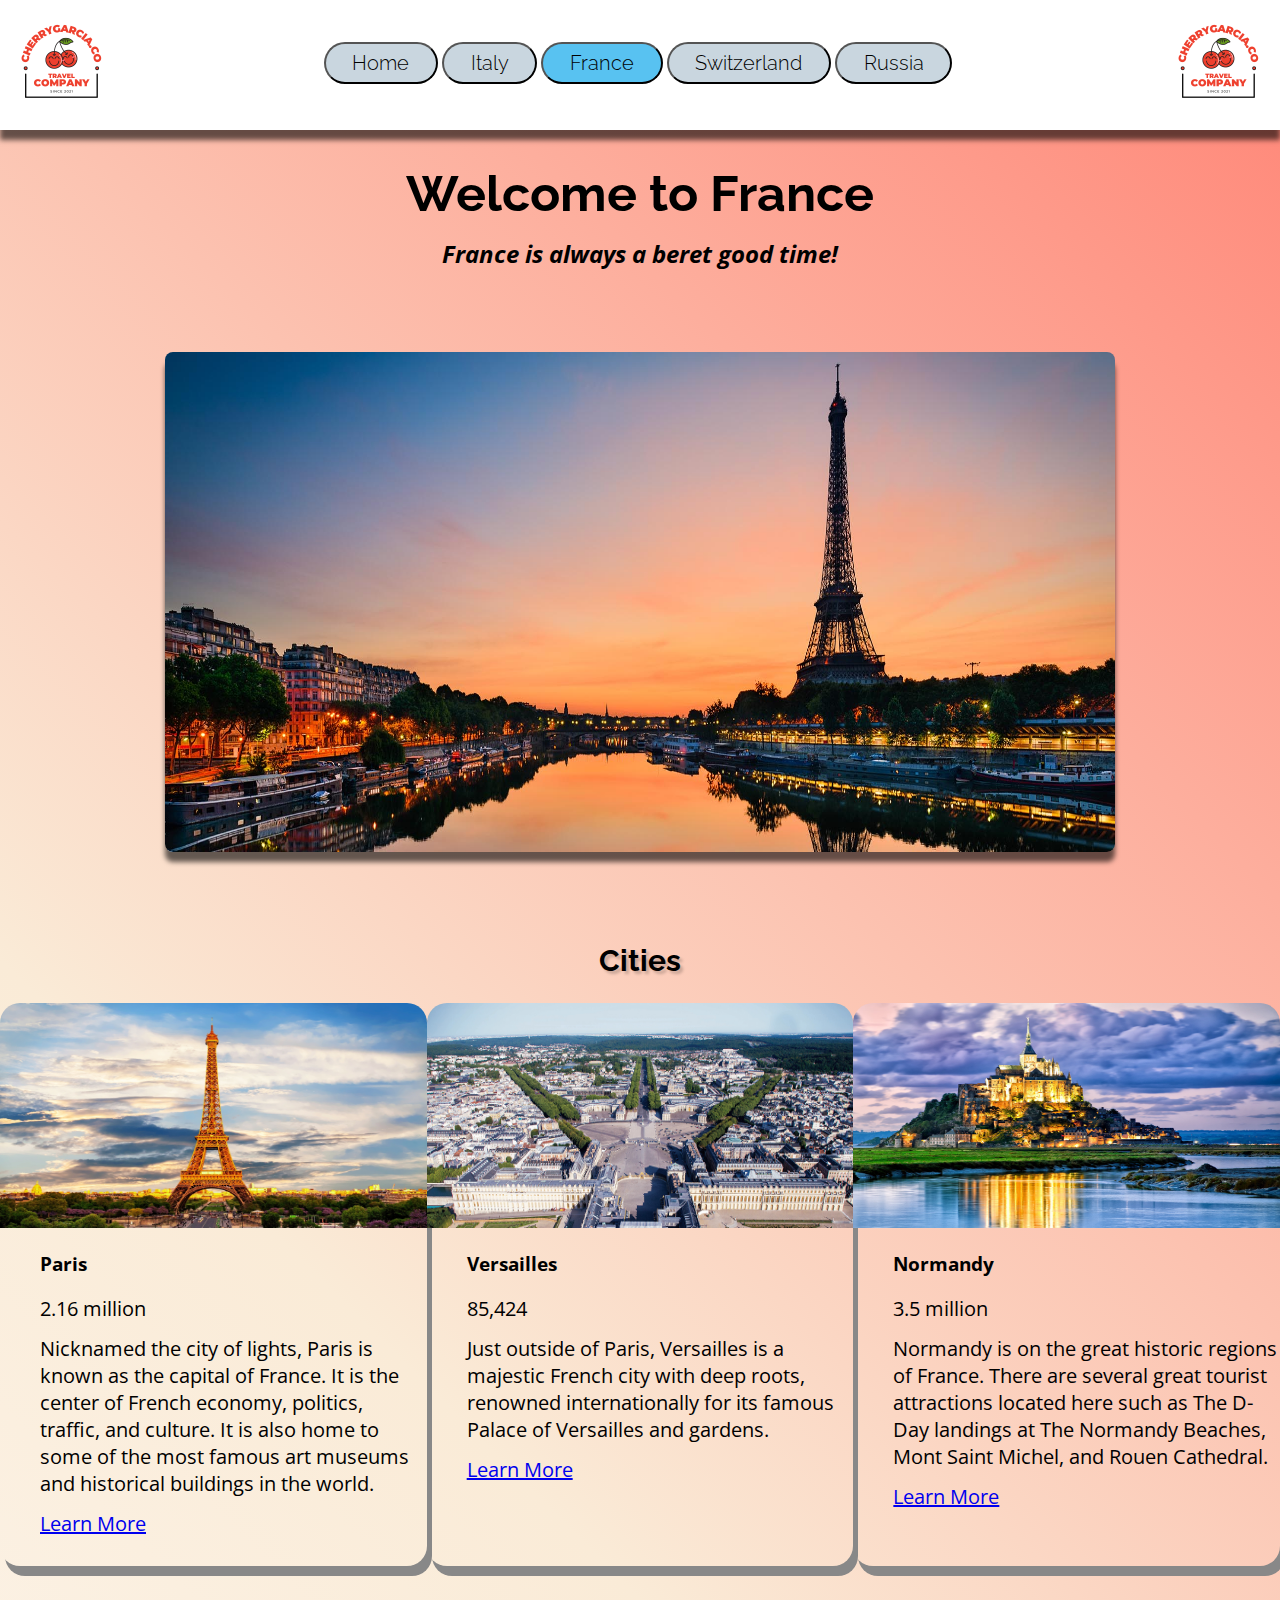
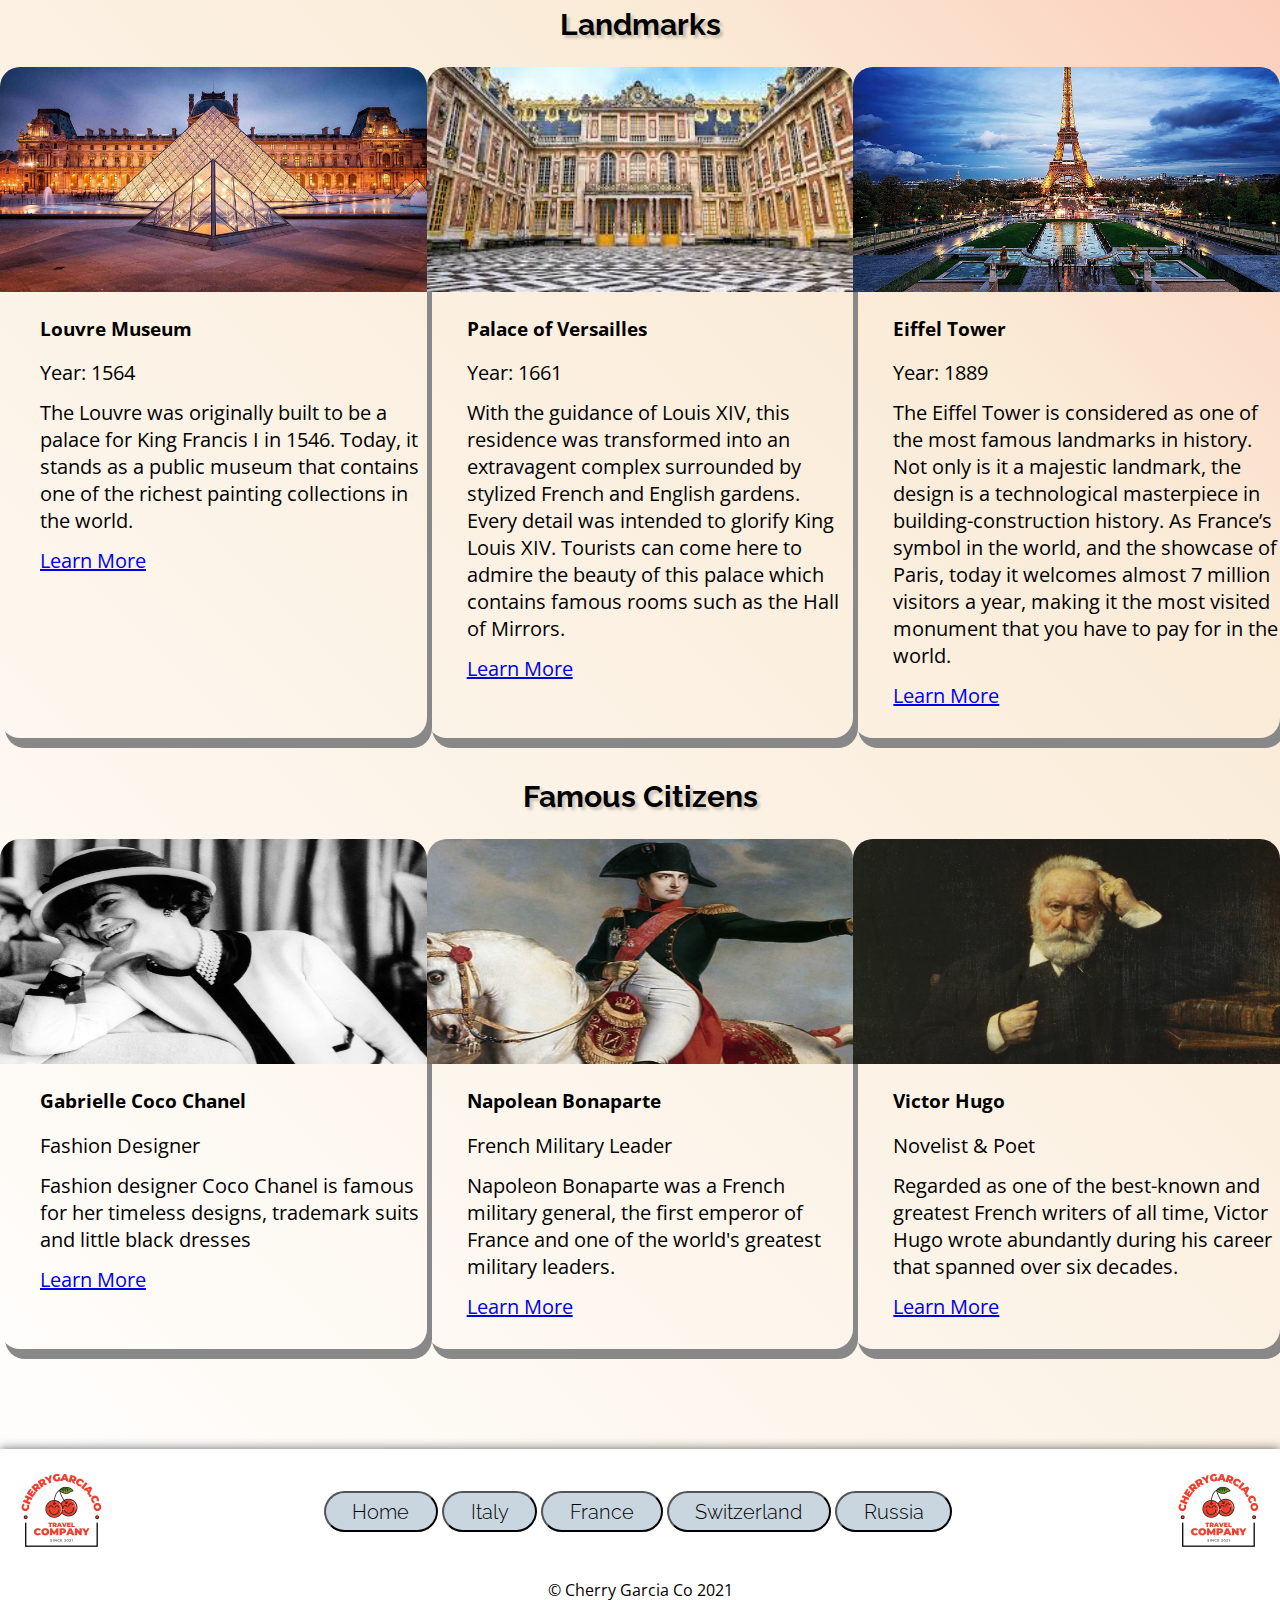
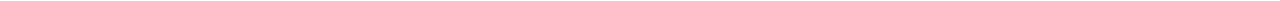
==== commit eeb11eea: "final index active buttons" ====
--- a/pages/france.html
+++ b/pages/france.html
@@ -28,7 +28,7 @@
                     <button class="button">
                         <li><a href="italy.html">Italy</a></li>
                     </button>
-                    <button class="button">
+                    <button class="button-home">
                         <li><a href="france.html">France</a></li>
                     </button>
                     <button class="button">
--- a/styles/main.css
+++ b/styles/main.css
@@ -7,6 +7,35 @@
 	display: flex;
 }
 
+.intro{
+display: flex;
+flex-direction: row;
+justify-content: flex-end;
+align-content: space-between;
+
+}
+
+.index-cards{
+display:flex;
+flex-direction: row;
+justify-content: space-between;
+}
+
+.intro-text {
+    text-align: left;
+    width: 600px;
+    padding-right: 200px;
+}
+.intro img {
+padding-left: 300px;
+
+
+}
+.intro-text h1{
+    text-align: left;
+}
+
+
 header img {
 	width: 125px;
 	height: 125px;
@@ -18,6 +47,8 @@
 	width: 100%;
 	flex-direction: column;
 }
+
+
 
 .cards-container{
 	width: 100%;
@@ -55,6 +86,24 @@
 	box-shadow: 5px 10px #888888
 }
 
+.index-card-style{
+	width: 300px;
+	border-radius: 20px;
+	box-shadow: 5px 10px #888888;
+	
+}
+.index-card-style a{
+	text-decoration: none;
+	color: black;
+	
+}
+.index-card-style:hover{
+	position: relative; 
+    top: -5px;
+}
+
+	
+}
 .card-style:hover{
 	position: relative; 
     top: -5px;
@@ -73,7 +122,7 @@
 	text-align: center;
 	width: 100%;
 	color: black;
-	text-shadow: 6px 6px 3px rgba(0,0,0,0.2);
+	text-shadow: 3px 3px 3px rgba(0,0,0,0.2);
 }
 
 
@@ -103,6 +152,12 @@
 
 }
 
+.nav-home {
+	width: 1000px;
+	min-width: 1000px;
+	justify-content: space-evenly;
+
+}
 nav ul {
     display: flex;
     flex-direction: row;
@@ -133,6 +188,20 @@
 	text-align: center;
 	transition: all 0.2s;
 }
+.button-home {
+	display: inline-block;
+	padding: 0.5em 2.0em;
+	margin: 0 0.3em 0.3em 0;
+	border-radius: 2em;
+	box-sizing: border-box;
+	text-decoration: none;
+	font-family: "Raleway", sans-serif;
+	font-weight: 300;
+	color: #FFFFFF;
+	background-color: #58c2f1;
+	text-align: center;
+	transition: all 0.2s;
+}
 
 .button:hover {
 	background-color: #58c2f1;
@@ -197,3 +266,14 @@
 	height: 125px;
 }
 
+
+footer{
+	display:flex;
+	justify-content: center;
+	flex-direction:column;
+}
+
+.copyright{
+	display: flex;
+	justify-content: center;
+}
